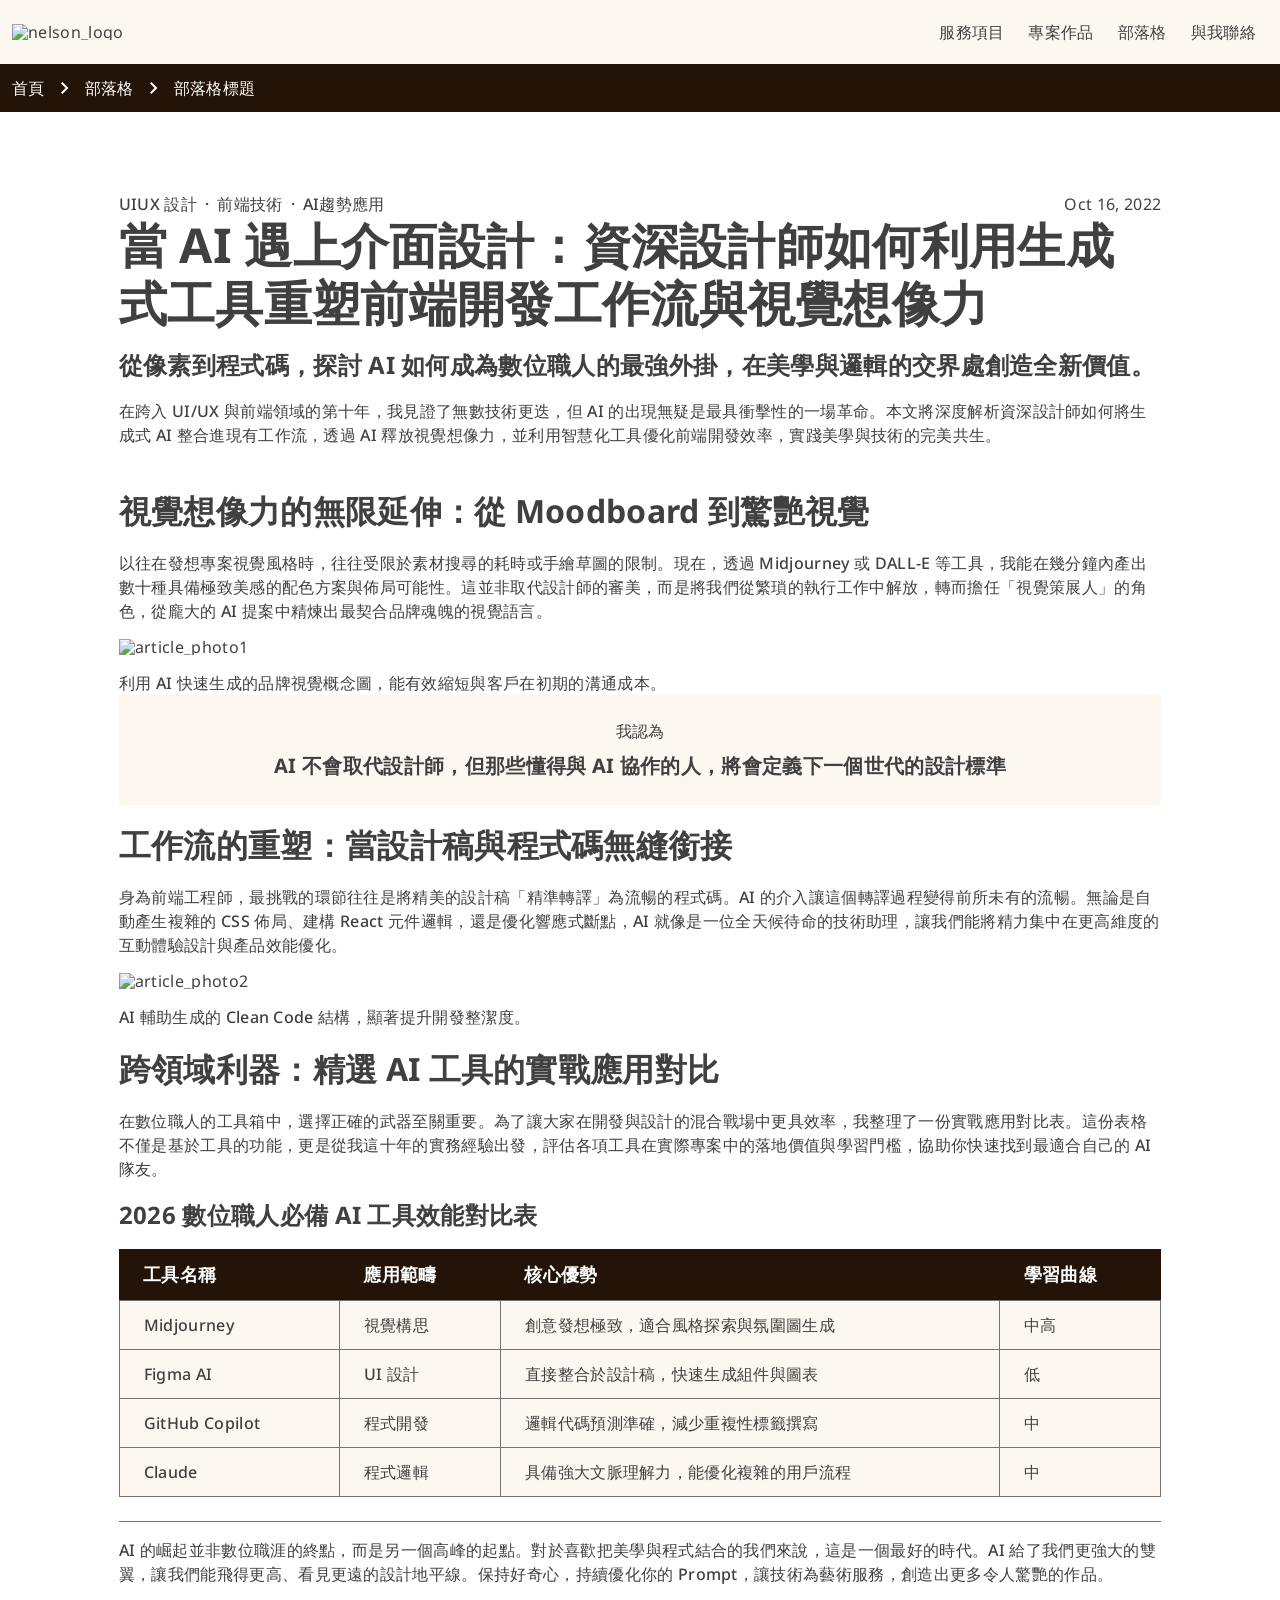
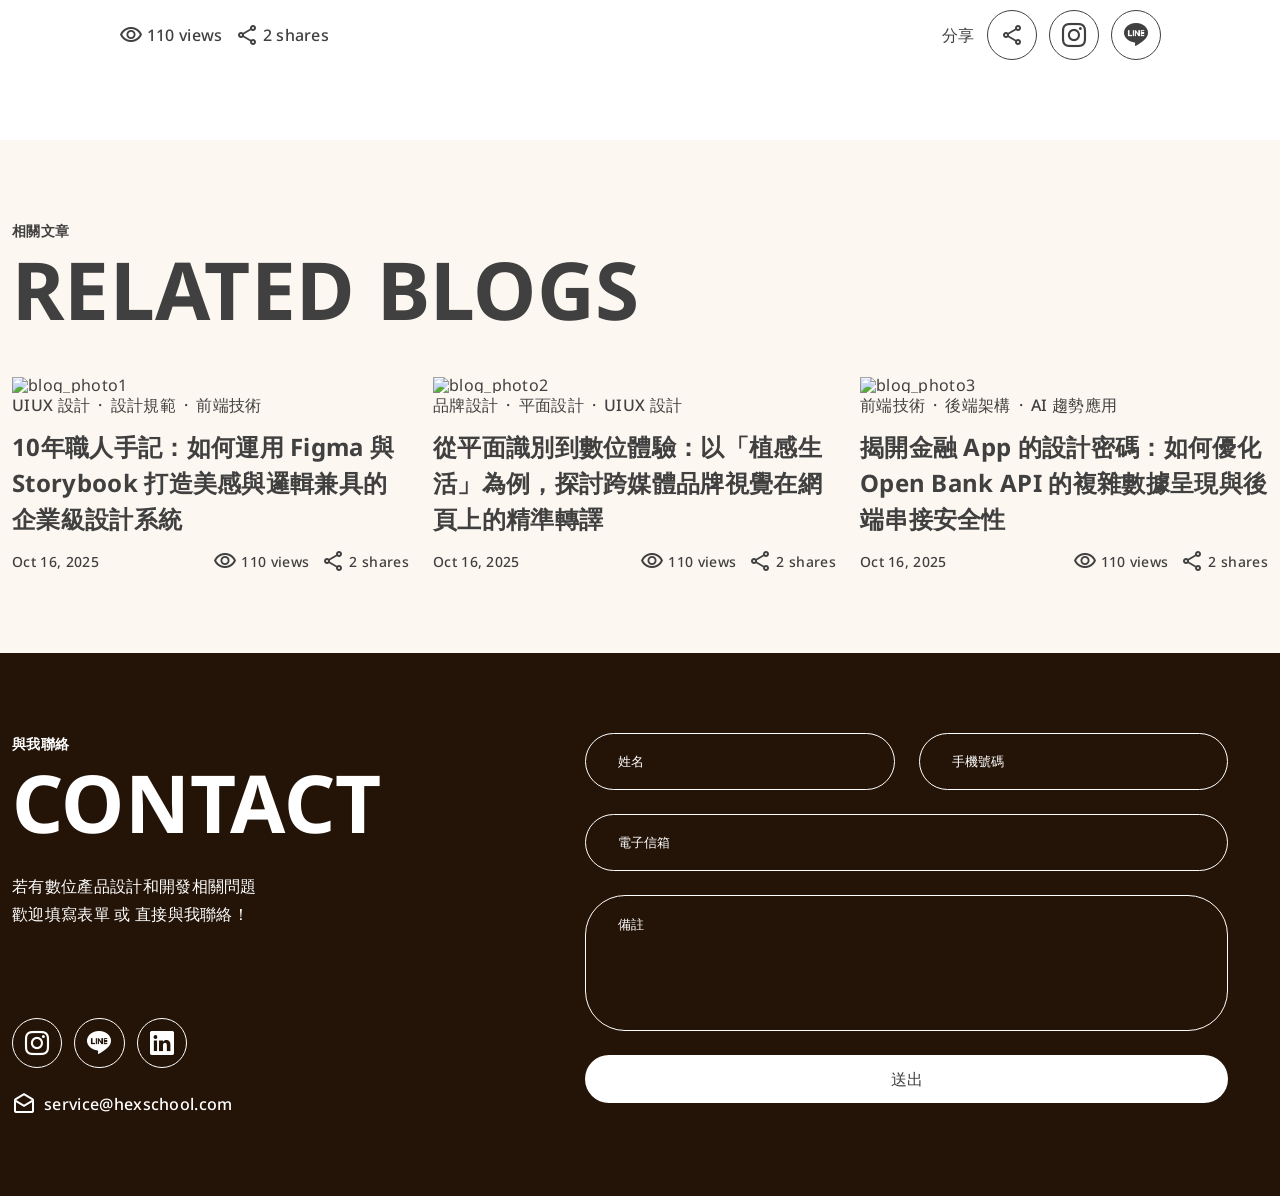
==== article.html @ e5f2f0f3 "init commit" ====
<!DOCTYPE html>
 <html lang="en">
<head>
    <meta charset="UTF-8">
    <meta name="viewport" content="width=device-width, initial-scale=1.0">
    <title>Article | Nelson</title>

    <!--載入相關CSS檔案，從reset先放，清空預設樣式-->
    <link rel="stylesheet" href="/CSS/reset.css">
    <link rel="stylesheet" href="/CSS/base.css">
    <link rel="stylesheet" href="CSS/article.css">

    <!--搜尋引擎相關-->
    <meta name="keywords" content="UIUX設計師, 前端工程師, 六角學院">
    <meta name="description" content="我是一個擁有 10 年經驗的 UIUX 設計師 和 前端工程師，喜歡把美學和程式結合，打造一個又一個精美的網頁設計！">

    <!--Noto-sans字體-->
    <link rel="preconnect" href="https://fonts.googleapis.com">
    <link rel="preconnect" href="https://fonts.gstatic.com" crossorigin>
    <link href="https://fonts.googleapis.com/css2?family=Noto+Sans:ital@0;1&display=swap" rel="stylesheet">

    <!--google icons-->
    <link rel="stylesheet" href="https://fonts.googleapis.com/css2?family=Material+Symbols+Outlined:opsz,wght,FILL,GRAD@20..48,100..700,0..1,-50..200&icon_names=format_color_fill" />
    <style>
        .material-symbols-outlined {
        font-variation-settings:
        'FILL' 0,
        'wght' 400,
        'GRAD' 0,
        'opsz' 24
        }
    </style>

    <!--bootstrap icons-->
    <link rel="stylesheet" href="https://cdn.jsdelivr.net/npm/bootstrap-icons/font/bootstrap-icons.css">
    <link rel="stylesheet" href="https://fonts.googleapis.com/css2?family=Material+Symbols+Outlined:opsz,wght,FILL,GRAD@20..48,100..700,0..1,-25..0" />
</head>
 <body>
    <!---遮罩-->
    <div class="mask z-1"></div>

    <!--導覽列選單-->
    <header>
        <nav class="z-1 sticky-top">
         <!--透過container將版面結構與內容進行分離，並控制版面寬度與排版-->
            <div class="container d-flex align-c py-12 py-md-8">
                <a href="index.html">
                    <picture>
                        <source srcset="
                      https://raw.githubusercontent.com/hexschool/2022-web-layout-training/456698ad0b642710162489555e98fd3b15eb49ff/2026-web-camp/device-mobile.svg
                    " media="(max-width: 375px)" />
                        <img src="https://raw.githubusercontent.com/hexschool/2022-web-layout-training/456698ad0b642710162489555e98fd3b15eb49ff/2026-web-camp/device-pc.svg" alt="nelson_logo" />
                    </picture>
                </a>

                <!--RWD：375px 漢堡選單-->
                <button class="d-none d-md-block ml-auto padding-12-all menu-btn" type="button">
                    <span class="material-symbols-outlined">dehaze</span>
                </button>


                <!--電腦版：導覽列-->
                <ul class="d-flex d-md-none label-medium nav-list ml-auto py-4 label-md-small">
                    <li><a href="service.html" class="py-4 px-12">服務項目</a></li>
                    <li><a href="project.html" class="py-4 px-12">專案作品</a></li>
                    <li><a href="blog.html" class="py-4 px-12">部落格</a></li>
                    <li><a href="#contact" class="py-4 px-12">與我聯絡</a></li>
                </ul>
            </div>
        </nav>
    </header>

    <!--麵包屑-->
    <div class="breadcrumb">
        <div class="container">
            <ul class="d-flex gap-8 gap-md-4 align-c label-medium label-md-small py-12 py-md-8">
                <li><a href="index.html">首頁</a></li>
                <li class="d-inlineFlex"><span class="material-symbols-outlined">keyboard_arrow_right</span></li>
                <li><a href="blog.html">部落格</a></li>
                <li class="d-inlineFlex"><span class="material-symbols-outlined">keyboard_arrow_right</span></li>
                <li><a href="#">部落格標題</a></li>
            </ul>
        </div>
    </div>

    <!--文章區域-->
    <div class="article">
        <div class="container d-flex fdc gap-24 gap-md-20 py-80 py-md-40">
            <div class="article-mainTitle col-10 col-md-12 m-auto">
                <div class="article-mainTitle-classification d-flex  jcsb align-c">
                    <div class="article-mainTitle-classification-tag d-flex gap-8 gap-md-4 paragraph-medium paragraph-md-small">
                        <p>UIUX 設計</p>
                        <p>·</p>
                        <p>前端技術</p>
                        <p>·</p>
                        <p>AI趨勢應用</p>
                    </div>
                    <time datetime="2022-10-16" class="d-md-none">Oct 16, 2022</time>
                </div>
                <h1 class="heading-xxlarge heading-md-medium">當 AI 遇上介面設計：資深設計師如何利用生成式工具重塑前端開發工作流與視覺想像力</h1>
                <div class="article-mainTitle-content">
                    <h3 class="heading-small padding-t16 padding-md-t8 heading-md-xxsmall">從像素到程式碼，探討 AI 如何成為數位職人的最強外掛，在美學與邏輯的交界處創造全新價值。</h3>
                    <p class="paragraph-medium padding-t16 padding-md-t8 paragraph-md-small">在跨入 UI/UX 與前端領域的第十年，我見證了無數技術更迭，但 AI 的出現無疑是最具衝擊性的一場革命。本文將深度解析資深設計師如何將生成式 AI 整合進現有工作流，透過 AI 釋放視覺想像力，並利用智慧化工具優化前端開發效率，實踐美學與技術的完美共生。</p>
                </div>
            </div>
            <div class="article-contentDetail col-10 col-md-12 m-auto">
                <div class="article-contentDetail-part1">
                    <h2 class="heading-large padding-t16 padding-md-t8 heading-md-small">視覺想像力的無限延伸：從 Moodboard 到驚艷視覺</h2>
                    <p class="paragraph-medium padding-t16 padding-md-t8 paragraph-md-small">以往在發想專案視覺風格時，往往受限於素材搜尋的耗時或手繪草圖的限制。現在，透過 Midjourney 或 DALL-E 等工具，我能在幾分鐘內產出數十種具備極致美感的配色方案與佈局可能性。這並非取代設計師的審美，而是將我們從繁瑣的執行工作中解放，轉而擔任「視覺策展人」的角色，從龐大的 AI 提案中精煉出最契合品牌魂魄的視覺語言。</p>
                </div>
                <div class="article-contentDetail-part2">
                    <img src="https://github.com/hexschool/2022-web-layout-training/blob/main/2026-web-camp/blog_4.png?raw=true" alt="article_photo1" class="padding-t16 padding-md-t8">
                    <p class="paragraph-medium padding-t16 padding-md-t8 paragraph-md-small">利用 AI 快速生成的品牌視覺概念圖，能有效縮短與客戶在初期的溝通成本。</p>
                </div>
                <div class="article-contentDetail-part3 d-flex fdc gap-8 padding-24-all align-c">
                    <p class="paragraph-medium paragraph-md-small">我認為</p>
                    <h5 class="heading-xsmall heading-md-xxxsmall">AI 不會取代設計師，但那些懂得與 AI 協作的人，將會定義下一個世代的設計標準</h5>
                </div>
                <div class="article-contentDetail-part4">
                    <h3 class="heading-large padding-t16 padding-md-t8 heading-md-small">工作流的重塑：當設計稿與程式碼無縫銜接</h3>
                    <p class="paragraph-medium padding-t16 padding-md-t8 paragraph-md-small">身為前端工程師，最挑戰的環節往往是將精美的設計稿「精準轉譯」為流暢的程式碼。AI 的介入讓這個轉譯過程變得前所未有的流暢。無論是自動產生複雜的 CSS 佈局、建構 React 元件邏輯，還是優化響應式斷點，AI 就像是一位全天候待命的技術助理，讓我們能將精力集中在更高維度的互動體驗設計與產品效能優化。</p>
                </div>
                <div class="article-contentDetail-part5">
                    <img src="https://github.com/hexschool/2022-web-layout-training/blob/main/2026-web-camp/blog_content_2.png?raw=true" alt="article_photo2" class="padding-t16 padding-md-t8">
                    <p class="paragraph-medium padding-t16 padding-md-t8 paragraph-md-small">AI 輔助生成的 Clean Code 結構，顯著提升開發整潔度。</p>
                </div>
                <div class="article-contentDetail-part6">
                     <h3 class="heading-large padding-t16 padding-md-t8 heading-md-small">跨領域利器：精選 AI 工具的實戰應用對比</h3>
                    <p class="paragraph-medium padding-t16 padding-md-t8 paragraph-md-small">在數位職人的工具箱中，選擇正確的武器至關重要。為了讓大家在開發與設計的混合戰場中更具效率，我整理了一份實戰應用對比表。這份表格不僅是基於工具的功能，更是從我這十年的實務經驗出發，評估各項工具在實際專案中的落地價值與學習門檻，協助你快速找到最適合自己的 AI 隊友。</p>
                </div>
                <div class="article-contentDetail-part7">
                    <h4 class="heading-small padding-t16 padding-md-t8 heading-md-xxsmall">2026 數位職人必備 AI 工具效能對比表</h4>
                    <!--table不適用padding效果-->
                    <table>
                        <tr class="heading-xxsmall heading-md-xxxxsmall">
                            <th>工具名稱</th>
                            <th>應用範疇</th>
                            <th>核心優勢</th>
                            <th>學習曲線</th>
                        </tr>
                        <tr class="paragraph-medium paragraph-md-small">
                            <td>Midjourney</td>
                            <td>視覺構思</td>
                            <td>創意發想極致，適合風格探索與氛圍圖生成</td>
                            <td>中高</td>
                        </tr>
                        <tr class="paragraph-medium paragraph-md-small">
                            <td>Figma AI</td>
                            <td>UI 設計</td>
                            <td>直接整合於設計稿，快速生成組件與圖表</td>
                            <td>低</td>
                        </tr>
                        <tr class="paragraph-medium paragraph-md-small">
                            <td>GitHub Copilot</td>
                            <td>程式開發</td>
                            <td>邏輯代碼預測準確，減少重複性標籤撰寫</td>
                            <td>中</td>
                        </tr>
                        <tr class="paragraph-medium paragraph-md-small">
                            <td>Claude</td>
                            <td>程式邏輯</td>
                            <td>具備強大文脈理解力，能優化複雜的用戶流程</td>
                            <td>中</td>
                        </tr>
                    </table>
                </div>
            </div>
            <div class="article-conclusion d-flex fdc gap-24 gap-md-20 col-10 col-md-12 m-auto padding-t16 padding-md-t8 paragraph-medium  paragraph-md-small">
                <p>AI 的崛起並非數位職涯的終點，而是另一個高峰的起點。對於喜歡把美學與程式結合的我們來說，這是一個最好的時代。AI 給了我們更強大的雙翼，讓我們能飛得更高、看見更遠的設計地平線。保持好奇心，持續優化你的 Prompt，讓技術為藝術服務，創造出更多令人驚艷的作品。</p>
                <div class="article-conclusion-shareMethod d-flex jcsb gap-24 gap-md-12 d-md-column d-md-alfe">
                    <div class="article-conclusion-shareMethod-popularity d-flex gap-12 ">
                        <div class="article-conclusion-shareMethod-popularity-view d-flex gap-4 align-c">
                            <span class="material-symbols-outlined">visibility</span>
                            <p>110 views</p> 
                        </div>
                        <div class="article-conclusion-shareMethod-popularity-share d-flex gap-4 align-c">
                            <span class="material-symbols-outlined">share</span>
                            <p>2 shares</p> 
                        </div>
                    </div>
                    <div class="article-conclusion-shareMethod-sns d-flex align-c gap-12">
                        <p>分享</p>
                        <a href="#" class="icon-circle-48 icon-md-circle-44"><span class="material-symbols-outlined">share</span></a>
                        <a href="#" class="icon-circle-48 icon-md-circle-44"><i class="bi bi-instagram"></i></a>
                        <a href="#" class="icon-circle-48 icon-md-circle-44"><i class="bi bi-line"></i></a>
                    </div>
                </div>
            </div>
        </div>
    </div>

    <!--Related Blog 區域-->
    <div class="blog">
        <div class="container py-80 py-md-40 d-flex fdc gap-40 gap-md-24">
            <div class="blog-mainTitle">
                    <h6 class="heading-xxxsmall heading-md-xxxxsmall">相關文章</h6>
                    <h2 class="heading-xxxlarge heading-md-xlarge">RELATED BLOGS</h2>
            </div>
            <div class="blog-list d-flex gap-24 gap-md-12">
                <div class="blog-list-article">
                    <img src="https://github.com/hexschool/2022-web-layout-training/blob/main/2026-web-camp/blog_2.png?raw=true" alt="blog_photo1">
                    <div class="blog-list-article-detail d-flex fdc gap-12 gap-md-8">
                        <div class="blog-list-article-detail-tag d-flex gap-8 gap-md-4 paragraph-medium paragraph-md-small">
                            <p>UIUX 設計</p>
                            <p>·</p>
                            <p>設計規範</p>
                            <p>·</p>
                            <p>前端技術</p>
                        </div>
                        <h3 class="heading-small heading-md-xsmall">10年職人手記：如何運用 Figma 與 Storybook 打造美感與邏輯兼具的企業級設計系統</h3>
                        <div class="blog-list-article-detail-info d-flex jcsb gap-24 gap-md-8 align-c paragraph-small paragraph-md-xsmall">
                            <time datetime="2025-10-16">Oct 16, 2025</time>
                            <div class="blog-list-article-detail-info-popularity d-flex gap-12 gap-md-8">
                                <div class="blog-list-article-detail-info-popularity-view d-flex gap-4 align-c">
                                    <span class="material-symbols-outlined font-md-20">visibility</span>
                                    <p>110 views</p>
                                </div>
                                <div class="blog-list-article-detail-info-popularity-share d-flex gap-4 align-c">
                                    <span class="material-symbols-outlined font-md-20">share</span>
                                    <p>2 shares</p> 
                                </div>
                            </div>
                        </div>

                    </div>
                </div>
                <div class="blog-list-article">
                    <img src="https://github.com/hexschool/2022-web-layout-training/blob/main/2026-web-camp/blog_3.png?raw=true" alt="blog_photo2">
                    <div class="blog-list-article-detail d-flex fdc gap-12 gap-md-8">
                        <div class="blog-list-article-detail-tag d-flex gap-8 gap-md-4 paragraph-medium paragraph-md-small">
                            <p>品牌設計</p>
                            <p>·</p>
                            <p>平面設計</p>
                            <p>·</p>
                            <p>UIUX 設計</p>
                        </div>
                        <h3 class="heading-small heading-md-xsmall">從平面識別到數位體驗：以「植感生活」為例，探討跨媒體品牌視覺在網頁上的精準轉譯</h3>
                        <div class="blog-list-article-detail-info d-flex jcsb gap-24 gap-md-8 align-c paragraph-small paragraph-md-xsmall">
                            <time datetime="2025-10-16">Oct 16, 2025</time>
                            <div class="blog-list-article-detail-info-popularity d-flex gap-12 gap-md-8">
                                <div class="blog-list-article-detail-info-popularity-view d-flex gap-4 align-c">
                                    <span class="material-symbols-outlined font-md-20">visibility</span>
                                    <p>110 views</p>
                                </div>
                                <div class="blog-list-article-detail-info-popularity-share d-flex gap-4 align-c">
                                    <span class="material-symbols-outlined font-md-20">share</span>
                                    <p>2 shares</p> 
                                </div>
                            </div>
                        </div>

                    </div>
                </div>
                <div class="blog-list-article">
                    <img src="https://github.com/hexschool/2022-web-layout-training/blob/main/2026-web-camp/blog_4.png?raw=true" alt="blog_photo3">
                    <div class="blog-list-article-detail d-flex fdc gap-12 gap-md-8">
                        <div class="blog-list-article-detail-tag d-flex gap-8 gap-md-4 paragraph-medium paragraph-md-small">
                            <p>前端技術</p>
                            <p>·</p>
                            <p>後端架構</p>
                            <p>·</p>
                            <p>AI 趨勢應用</p>
                        </div>
                        <h3 class="heading-small heading-md-xsmall">揭開金融 App 的設計密碼：如何優化 Open Bank API 的複雜數據呈現與後端串接安全性</h3>
                        <div class="blog-list-article-detail-info d-flex jcsb gap-24 gap-md-8 align-c paragraph-small paragraph-md-xsmall">
                            <time datetime="2025-10-16">Oct 16, 2025</time>
                            <div class="blog-list-article-detail-info-popularity d-flex gap-12 gap-md-8">
                                <div class="blog-list-article-detail-info-popularity-view d-flex gap-4 align-c">
                                    <span class="material-symbols-outlined font-md-20">visibility</span>
                                    <p>110 views</p>
                                </div>
                                <div class="blog-list-article-detail-info-popularity-share d-flex gap-4 align-c">
                                    <span class="material-symbols-outlined font-md-20">share</span>
                                    <p>2 shares</p> 
                                </div>
                            </div>
                        </div>

                    </div>
                </div>
            </div>
        </div>
    </div>
    <!--Contact區域-->
    <div class="contact">
        <div class="container d-flex gap-24 py-80 py-md-40 flex-md-col" id="contact">
            <div class="contact-mainTitle d-flex fdc gap-24 col-5 col-md-12">
                <div class="contact-mainTitle-tile">
                    <h6 class="heading-xxxsmall heading-md-xxxxsmall">與我聯絡</h6>
                    <h2 class="heading-xxxlarge heading-md-xlarge">CONTACT</h2>
                </div>
                <div class="contact-mainTitle-content d-flex fdc gap-4 ap-md-0 paragraph-medium paragraph-md-small">
                    <p>若有數位產品設計和開發相關問題</p>
                    <p>歡迎填寫表單 或 直接與我聯絡！</p>
                </div>
                <!--桌機版：先出現SNS資訊-->
                <div class="contact-mainTitle-connect d-flex fdc gap-24 d-md-none paragraph-medium paragraph-md-small padding-top-68 padding-md-top0">
                    <div class="contact-mainTitle-connect-SNS d-flex gap-12">
                        <a href="#" class="icon-circle-48"><i class="bi bi-instagram"></i></a>
                        <a href="#" class="icon-circle-48"><i class="bi bi-line"></i></a>
                        <a href="#" class="icon-circle-48"><i class="bi bi-linkedin"></i></a>
                    </div>
                    <div class="contact-mainTitle-connect-email d-flex gap-8 align-c">
                        <span class="material-symbols-outlined">drafts</span>
                        <a href="mailto:service@hexschool.com">service@hexschool.com</a>
                    </div>
                </div>
            </div>
            <div class="contact-form col-7 col-md-12">
                <!--action:"javascript:void(0)"：完全不送出
                method：「post」不會顯示在網址上/「get」會顯示在網址上
                -->
                <form action="javascript:void(0)" method="post" class="d-flex fdc gap-24 paragraph-medium paragraph-md-small flex-wrap px-40 px-md-0">
                    <div class="contact-form-namePhone d-flex gap-24 d-md-column">
                        <input type="text" placeholder="姓名" class="contact-input-half py-20 px-32 w-md-full">
                        <input type="tel" placeholder="手機號碼" class="contact-input-half py-20 px-32 w-md-full">
                    </div>
                    <input type="email" placeholder="電子信箱" class="w-full py-20 px-32">
                    <textarea placeholder="備註" class="w-full py-20 px-32"></textarea>
                    <button type="submit" class="w-full label-medium label-md-small py-12">送出</button>
                </form>
            </div>
            <!--RWD：375px SNS資訊在表格後出現-->
            <div class="contact-sns-md d-none d-md-block paragraph-medium paragraph-md-small">
                <div class="contact-mainTitle-connect d-flex fdc gap-24 padding-top-68 padding-md-top0">
                    <div class="contact-mainTitle-connect-SNS d-flex gap-12">
                        <a href="#" class="icon-md-circle-44"><i class="bi bi-instagram"></i></a>
                        <a href="#" class="icon-md-circle-44"><i class="bi bi-line"></i></a>
                        <a href="#" class="icon-md-circle-44"><i class="bi bi-linkedin"></i></a>
                    </div>
                    <div class="contact-mainTitle-connect-email d-flex gap-8 align-c">
                        <span class="material-symbols-outlined">drafts</span>
                        <a href="mailto:service@hexschool.com">service@hexschool.com</a>
                    </div>
                </div>
            </div>
            
            
        </div>
    </div>
    <script src="index.js"></script>
 </body>
 </html>
---- CSS/base.css ----
/* 清除圖片底部預設的空隙：img預設為inline元素，會依照文字基線（baseline）進行垂直對齊，因此會在底部保留約3~5px的空間，用來容納文字的descender 
    處理方式1：display:block
        將圖片改為區塊元素，直接避免 inline 元素的基線空隙問題
    處理方式2：vertical-align: middle
        保留 inline 特性，調整圖片與文字基線的對齊方式
*/
/* 設定img為流動圖片，避免破版 */
img {
    display: block;
    max-width: 100%;
    height: auto;
}

/* 清除<a>標籤預設的底線與藍色文字舊有樣式 */
a {
    text-decoration: none;
    color: inherit;
    display: block;
}

/* 清除button的原有樣式 */
button {
    font: inherit;
    color: inherit;
    background-color: transparent;
    border: none;
}

/* 全域都套用border-box
    包含了padding和border的區域
*/
*,*::before,*::after{
	box-sizing: border-box;
}

/* 可以先將所有物件加上邊框，來判斷範圍
    border會佔據距離，outline不會
*,*:before,*:after{
	outline: 1px solid red;
}
*/

/* 網格系統 */
:root {
    --column: 12; /* 拆分成12格網格系統 */
    --gutter: 24px; /* gutter配置24px */
}

/* 格線系統設定*/
/* 網格欄寬計算公式：（容器寬度 - 所有gutter）/總欄數 ＊佔用欄數 + 欄內gutter */
/* gutter總寬 = 24px * 11 (12欄之間共 11個間距） */

.col-2 {
    --span: 2;
    --gap-count: calc(var(--span) - 1);
    width: calc(
        (100% - var(--gutter) * (var(--column) - 1)) / var(--column) * var(--span) + var(--gutter) * var(--gap-count)
    );
}

.col-4 {
    --span: 4;
    --gap-count: calc(var(--span) - 1);
    width: calc(
        (100% - var(--gutter) * (var(--column) - 1)) / var(--column) * var(--span) + var(--gutter) * var(--gap-count)
    );
}

.col-5 {
    --span: 5;
    --gap-count: calc(var(--span) - 1);
    width: calc(
        (100% - var(--gutter) * (var(--column) - 1)) / var(--column) * var(--span) + var(--gutter) * var(--gap-count)
    );
}

.col-6 {
    --span: 6;
    --gap-count: calc(var(--span) - 1);
    width: calc(
        (100% - var(--gutter) * (var(--column) - 1)) / var(--column) * var(--span) + var(--gutter) * var(--gap-count)
    );
}

.col-7 {
    --span: 7;
    --gap-count: calc(var(--span) - 1);
    width: calc(
        (100% - var(--gutter) * (var(--column) - 1)) / var(--column) * var(--span) + var(--gutter) * var(--gap-count)
    );
}

.col-10 {
    --span: 10;
    --gap-count: calc(var(--span) - 1);
    width: calc(
        (100% - var(--gutter) * (var(--column) - 1)) / var(--column) * var(--span) + var(--gutter) * var(--gap-count)
    );
}



/* 變數：顏色 */
:root {
    /* primary */
    --color-primary-50: #FDF7F1;
    --color-primary-100: #FDE6CF;
    --color-primary-500: #f5b87b;
    --color-primary-900: #241408;

    /* neutral */
    --color-neutral-0: #fff;
    --color-neutral-500: #737373;
    --color-neutral-700: #404040;
    --color-neutral-900: #1E1E1E;
    
    /* dark */
    --color-dark-40a: rgba(0, 0, 0, 0.4);
    --color-dark-60a: rgba(0, 0, 0, 0.6);
}


/* 顏色 */
.white {
    color:var(--color-neutral-0);
}

.bg-primary-50 {
    background-color: var(--color-primary-50);
}

/* Noto-sans字體 */
.noto-sans-tc {
  font-family: "Noto Sans", sans-serif;
  font-optical-sizing: auto;
  font-weight: 400;
  font-style: normal;
  font-variation-settings: "wdth" 100;
}

/* 字體樣式 
    letter-spacing 不支援百分比單位，可以改成用 em 或 px
*/
body {
    font-family: "Noto Sans", sans-serif;
    color: var(--color-neutral-700);
    letter-spacing: 0.02em;
}

.display1 {
    font-weight: 700;
    font-size: 300px;
    line-height: 1.2;
    letter-spacing: 0;
}

.display2 {
    font-weight: 700;
    font-size: 160px;
    line-height: 1.2;
    letter-spacing: 0;
}


.heading-xxxlarge {
    font-weight: 700;
    font-size: 80px;
    line-height: 1.2;
}

.heading-xxlarge {
    font-weight: 700;
    font-size: 48px;
    line-height: 1.2;
}

.heading-xlarge {
    font-weight: 700;
    font-size: 40px;
    line-height: 1.2;
}

.heading-large {
    font-weight: 700;
    font-size: 32px;
    line-height: 1.5;
}

.heading-medium {
    font-weight: 700;
    font-size: 28px;
    line-height: 1.5;
}

.heading-small {
    font-weight: 700;
    font-size: 24px;
    line-height: 1.5;
}

.heading-xsmall {
    font-weight: 700;
    font-size: 20px;
    line-height: 1.5;
}

.heading-xxsmall {
    font-weight: 700;
    font-size: 18px;
    line-height: 1.5;
}

.heading-xxxsmall {
    font-weight: 700;
    font-size: 14px;
    line-height: 1.5;
}


.paragraph-medium {
    font-weight: 500;
    font-size: 16px;
    line-height: 1.5;
}

.paragraph-small {
    font-weight: 500;
    font-size: 14px;
    line-height: 1.5;
}

.paragraph-xsmall {
    font-weight: 500;
    font-size: 13px;
    line-height: 1.5;
}

.label-medium {
    font-weight: 500;
    font-size: 16px;
    line-height: 1.5;
}

.label-small {
    font-weight: 500;
    font-size: 13px;
    line-height: 1.5;
}
.label-xsmall {
    font-weight: 500;
    font-size: 16px;
    line-height: 1.5;
}





/* 按鈕樣式 */
.button1 {
    background-color: var(--color-neutral-700);
    color: var(--color-primary-50);
    padding: 12px 24px;
    border: 1px solid var(--color-primary-50);
    border-radius: 999px;
    cursor: pointer;
    text-align: center;
}

.button2 {
    background-color: var(--color-primary-50);
    color: var(--color-neutral-700);
    padding: 12px 24px;
    border: 1px solid var(--color-neutral-700);
    border-radius: 999px;
    cursor: pointer;
    text-align: center;
}


/* 置中 */
.m-auto {
    margin: 0 auto;
}


/* utility class 通用設定*/
header, .profile, .service, .project, .blog, .subscription, .contact {
    width: 100%;
}


/* 避免畫面縮小時貼其邊界，左右保留12px留白，並將最大寬度設為1296+24= 1320*/
.container {
    margin: 0 auto;
    max-width: 1320px;
    padding: 0px 12px;
    width: 100%;
}



/* 把右邊多餘的空間往左排 */
.ml-auto{
    margin-left: auto;
}

.margin-tb40 {
    margin-top: 40px;
    margin-bottom: 40px;
}

.gap-4 {
    gap: 4px;
}

.gap-8 {
    gap: 8px;
}

.gap-12 {
    gap: 12px;
}

.gap-16 {
    gap: 16px;
}

.gap-20 {
    gap: 20px;
}

.gap-24 {
    gap: 24px;
}

.gap-40 {
    gap: 40px;
}

.gap-60 {
    gap: 60px;
}

.gap-80 {
    gap: 80px;
}

/* 上下padding：「py」
    左右padding：「px」
*/
.py-4 {
    padding-top: 4px;
    padding-bottom: 4px;
}

.py-12 {
    padding-top: 12px;
    padding-bottom: 12px;
}

.padding-12-all {
    padding: 12px;
}

.padding-24-all {
    padding: 24px;
}

.py-20 {
    padding-top: 20px;
    padding-bottom: 20px;
}

.py-24 {
    padding-top: 24px;
    padding-bottom: 24px;
}

.py-80 {
    padding-top: 80px;
    padding-bottom: 80px;
}

.px-12 {
    padding-left: 12px;
    padding-right: 12px;
}

.px-32 {
    padding-left: 32px;
    padding-right: 32px;
}

.px-40 {
    padding-left: 40px;
    padding-right: 40px;
}

/* 響應式 */
.d-none {
    display: none;
}

.d-flex {
    display:flex;
}

.flex-wrap {
    flex-wrap: wrap;
}

/* 位置設定
需要有設定position（除了預設的static之外的）, z-index才會生效；z-index預設是0，數字越大越會出現在上面
*/
.z-1 {
    z-index: 1;
}

.relative {
    position: relative;
}

.sticky-top {
    position: sticky;
    top: 0px;
    left: 0px;
}


/* 響應式 
用「d-md-」開頭，能快速了解這是for 手機版的rwd
*/
@media (max-width: 375px) {
    /* 在md以下，原本隱藏的要打開 */
    .d-md-block{
        display: block;
    }
    /* 在md以下，原本打開的要隱藏 */
    .d-md-none {
        display: none;
    }

    .d-md-flex {
        display: flex;
    }

    .d-md-column {
        flex-direction: column;
    }

    .d-md-wrap {
        flex-wrap: wrap;
    }

    .d-md-alfe {
        align-items: flex-end;
    }

    .w-md-full {
        width: 100%;
        height: auto;
    }

    .col-md-12 {
    --span: 12;
    --gap-count: calc(var(--span) - 1);
    width: calc(
        (100% - var(--gutter) * (var(--column) - 1)) / var(--column) * var(--span) + var(--gutter) * var(--gap-count)
    );
    }

    .nav-list.active {
        padding: 12px 0;
        display: flex;
        flex-direction: column;
        position: absolute;
        top: 60px;
        left: 0px;
        background-color: var(--color-primary-50);
        width: 100%;
        text-align: center;
        gap: 12px;
    }

    /* 導覽列打開時，畫面無法滾動 */
    body.menu-open {
        overflow: hidden;
    }

    /* 遮罩 */
    body.menu-open .mask {
        position: fixed;
        top: 0;
        left: 0;
        width: 100%;
        height: 100%;
        background-color: var(--color-dark-60a);
    }

    /* 文字設定 */
    .label-md-small {
        font-size: 14px;
        font-weight: 500;
        line-height: 1.5;
    }

    .heading-md-xlarge {
        font-weight: 700;
        font-size: 40px;
        line-height: 1.2;
    }

    .heading-md-medium {
        font-weight: 700;
        font-size: 28px;
        line-height: 1.5;
    }

    .heading-md-xsmall {
        font-weight: 700;
        font-size: 20px;
        line-height: 1.5;
    }

    .heading-md-xxsmall {
        font-weight: 700;
        font-size: 18px;
        line-height: 1.5;
    }

    .heading-md-xxxsmall {
        font-weight: 700;
        font-size: 14px;
        line-height: 1.5;
    }

    .heading-md-small {
        font-weight: 700;
        font-size: 24px;
        line-height: 1.5;
    }

    .heading-md-xxxxsmall {
        font-weight: 700;
        font-size: 14px;
        line-height: 1.5;
    }

    .paragraph-md-small {
        font-weight: 500;
        font-size: 14px;
        line-height: 1.5;
    }

    .paragraph-md-xsmall {
        font-weight: 500;
        font-size: 13px;
        line-height: 1.5;
    }

    .display2-md {
        font-weight: 700;
        font-size: 160px;
        line-height: 1.2;
        letter-spacing: 0;
    }
    
    .flex-md-col {
        flex-direction: column;
    }

    /* 間距設定*/
    .py-md-8 {
        padding-top: 8px;
        padding-bottom: 8px;
    }

    .py-md-40 {
        padding-top: 40px;
        padding-bottom: 40px;
    }

    .px-md-0 {
        padding-left: 0;
        padding-right: 0;
    }

    .margin-md-b24{
        margin-bottom: 24px;
    }

    .margin-md-tb24{
        margin-top: 24px;
        margin-bottom: 24px;
    }

    .gap-md-0 {
        gap: 0;
    }

    .gap-md-4 {
        gap: 4px;
    }

    .gap-md-8 {
        gap: 8px;
    }

    .gap-md-12 {
        gap: 12px;
    }

    .gap-md-20 {
        gap: 20px;
    }

    .gap-md-24 {
        gap: 24px;
    }

    .gap-md-32 {
        gap: 32px;
    }

    .text-md-c {
        text-align: center;
    }


    /* icon設定 */
    .icon-md-circle-44 {
    font-size: 20px;
    padding: 12px;
    display: flex;
    align-items: center;
    justify-content: center;
    flex-shrink: 0;
    line-height: 1;
    }

    .font-md-20 {
        font-size: 20px;
    }

    /* 調整顯示順序 */
    .order-md-1 {
        order: 1;
    }

    .order-md-2 {
        order: 2;
    }



    /* 專案作品的列表設定 */
    .project-list-item1,
    .project-list-item2,
    .project-list-item3 {
        background-size: cover;
        background-position: center;
    }

    .project-list-item-detail {
        max-width: 100%;
        margin: 280px 16px 16px 16px;
    }

    .blog-list {
        overflow-x: auto;
        padding-bottom: 12px;
    }
}


/* flex 排版 */
.fdc {
    flex-direction: column;
}

.jcsb {
    justify-content: space-between;
}

.jcfe {
    justify-content: flex-end;
}

.jcc {
    justify-content: center;
}

.align-c {
    align-items: center;
}

.d-block {
    display: block;
}

.d-inlineFlex {
    display: inline-flex;
}

.text-c {
    text-align: center;
}


/* 裝飾圖片 */
.object-fit-cover {
    object-fit: cover;
}


/* 調整icon大小 
因為<a>是inline元素，所以需要調整，並且讓<i>可以垂直水平置中
*/

.icon-circle-48 {
    font-size: 24px;
    padding: 12px;
    display: flex;
    align-items: center;
    justify-content: center;
    flex-shrink: 0;
    line-height: 1;
}

.font-28 {
    font-size: 28px;
}

.font-48 {
    font-size: 48px;
}


/* 寬度分配 */
.w50 {
    width: 50%;
}

.w-full {
    width: 100%;
}

/* 導覽列 */
nav {
    background-color: var(--color-primary-50);
}

.nav-list a:hover {
    background-color: var(--color-primary-900);
    color: var(--color-neutral-0);
}

/* Service 區塊*/
/* 手機版rwd */
@media (max-width: 375px) {
    /* 設定服務項目的卡片可以橫向滑動 */
    .service-skill {
        overflow-x: auto;
        padding-bottom: 12px;
        scrollbar-width: none; /* 隱藏原生的滾動條*/
    }

    .service-skill-card {
        flex-shrink: 0;
        width: 260px;
    }
}




/* Subscription 區塊 */
.subscription {
    background-image: 
        linear-gradient(rgba(0, 0, 0, 0.6), rgba(0, 0, 0, 0.6)),
        url("https://github.com/hexschool/2022-web-layout-training/blob/main/2026-web-camp/subscription_bg.png?raw=true");
    background-repeat: no-repeat;
    background-size: cover;
    width: 100%;
}

.subscription-area-form form {
    border: 1px solid var(--color-neutral-0);
    border-radius: 999px;
    padding: 12px 8px 12px 24px;
}

.subscription-area-form input {
    border: none;
    outline: none;
    background: transparent;
}

.subscription-area-form input::placeholder {
    color: var(--color-neutral-0);
}

.subscription-area-form button {
    border: none;
    border-radius: 999px;
    padding: 12px 24px;
    background: var(--color-neutral-0);
    cursor: pointer;
}

@media (max-width:375px) {
    .subscription {
        background-image: 
        linear-gradient(rgba(0, 0, 0, 0.6), rgba(0, 0, 0, 0.6)),
        url("https://github.com/hexschool/2022-web-layout-training/blob/main/2026-web-camp/mobile/subscription_bg.png?raw=true");
        background-repeat: no-repeat;
        background-size: cover;
        width: 100%;
    }

    .subscription img {
        width: 100%;
        height: auto;
    }

    .subscription {
        background-position: center center;
    }
}



/* Contact 區塊 */
.contact-input-half {
    --gap: 24px;
    width: calc(100% - var(--gap) / 2);
}


.contact {
    background-color: var(--color-primary-900);
    color: var(--color-neutral-0);
}

.padding-top-68 {
    padding-top: 68px;
}

@media (max-width: 375px) {
    .padding-md-top0 {
        padding-top: 0;
    }

    .contact-input-half {
        width: 100%;
    }
}

.contact-mainTitle-connect-SNS a {
    border: 1px solid var(--color-neutral-0);
    border-radius: 999px;
    padding: 12px;
}

.contact-form input {
    border: 1px solid var(--color-neutral-0);
    border-radius: 999px;
    background: transparent;
}

.contact-form input::placeholder {
    color: var(--color-neutral-0);
}

.contact-form textarea {
    min-height: 136px;
    border: 1px solid var(--color-neutral-0);
    border-radius: 40px;
    background: transparent;
    resize: none; /* 不讓使用者手動調整輸入框大小*/
}

.contact-form textarea::placeholder {
    color: var(--color-neutral-0);
}

.contact-form button {
    border: none;
    border-radius: 999px;
    background: var(--color-neutral-0);
    color: var(--color-neutral-700);
    cursor: pointer;
}

/* Project 區塊 */
.project-list-item1 {
    background-image: url("https://github.com/hexschool/2022-web-layout-training/blob/main/2026-web-camp/project_1.png?raw=true");
    background-repeat: no-repeat;
    width: 100%;
}

.project-list-item2 {
    background-image: url("https://github.com/hexschool/2022-web-layout-training/blob/main/2026-web-camp/project_2.png?raw=true");
    background-repeat: no-repeat;
    width: 100%;
}

.project-list-item3 {
    background-image: url("https://github.com/hexschool/2022-web-layout-training/blob/main/2026-web-camp/project_3.png?raw=true");
    background-repeat: no-repeat;
    width: 100%;
}

.project-list-item4 {
    background-image: url("https://github.com/hexschool/2022-web-layout-training/blob/main/2026-web-camp/project_4.png?raw=true");
    background-repeat: no-repeat;
    width: 100%;
}

.project-list-item-detail {
    max-width: 386px;
    padding: 40px;
    margin: 28px 0px 28px 28px;
}


@media (max-width: 375px) {
    .project-list-item1 {
        background-image: url("https://github.com/hexschool/2022-web-layout-training/blob/main/2026-web-camp/mobile/project_1.png?raw=true");
        background-repeat: no-repeat;
        width: 100%;
        background-size: cover;
        background-position: center center;
        height: 580px;
    }

    .project-list-item2 {
        background-image: url("https://github.com/hexschool/2022-web-layout-training/blob/main/2026-web-camp/mobile/project_2.png?raw=true");
        background-repeat: no-repeat;
        width: 100%;
    }

    .project-list-item3 {
        background-image: url("https://github.com/hexschool/2022-web-layout-training/blob/main/2026-web-camp/mobile/project_3.png?raw=true");
        background-repeat: no-repeat;
        width: 100%;
    }

    .project-list-item4 {
        background-image: url("https://github.com/hexschool/2022-web-layout-training/blob/main/2026-web-camp/mobile/project_4.png?raw=true");
        background-repeat: no-repeat;
        width: 100%;
    }

    .project-list-item-detail {
        max-width: 319px;
        padding: 24px;
        margin: 280px 16px 16px 16px;
    }
}
---- CSS/article.css ----
/* 麵包屑區域 */
.breadcrumb {
    background-color: var(--color-primary-900);
    color: var(--color-neutral-0);
}


/* 圖片滿版 */
img {
    width: 100%
}

/* 文章區域 */
.article-contentDetail-part3 {
    background-color: var(--color-primary-50);
}

.article-conclusion-shareMethod-sns a {
    border: 1px solid var(--color-neutral-700);
    border-radius: 999px;
    padding: 12px;
}

.padding-t16 {
    padding-top: 16px;
}

@media (max-width: 375px) {
    .padding-md-t8 {
        padding-top: 8px;
    }

}


/* 表格設定 */
table {
    width: 100%;
    /* 把相鄰的邊框合併成一條線 */
    border-collapse: collapse;
    /* 讓整個表格外圍有一圈深色主色邊框 */
    margin-top: 16px;
}

th {
    background-color: var(--color-primary-900);
    padding: 12px 24px;
    color: var(--color-neutral-0);
    text-align: left;
}

td {
    padding: 12px 24px;
    border: 1px solid var(--color-neutral-500);
    background-color: var(--color-primary-50);
    vertical-align: middle;
    text-align: left;
}

@media (max-width: 375px) {
    table {
        width: 100%;
        table-layout: fixed;
    }

    table th,
    table td {
        word-break: break-all;

    }

    table th {
        padding: 8px 12px;
    }

    table td {
        padding: 8px 12px;
    }
}


/* 文章分隔線*/
.article-conclusion {
    border-top: 1px solid var(--color-neutral-500);
}

/* related blog背景顏色 */
.blog {
    background-color: var(--color-primary-50);
}


.blog-list {
    display: flex;
    align-items: stretch;
}

.blog-list-article {
    display: flex;
    flex-direction: column;
}


.blog-list-article-detail {
        flex-grow: 1; /* 這塊區域要將剩下空白的地方吃掉*/
        display: flex;
        flex-direction: column;
        justify-content: space-between;
    }

/* Related blogs區塊 */
@media (max-width: 375px) {
    .blog-list {
        flex-direction: row;
        align-items: stretch;
        overflow-x: auto;
        -webkit-overflow-scrolling: touch;   /* 讓手機滑動時有滑順的滑鼠/手指跟隨感 */
        scrollbar-width: none; /* 隱藏原生的滾動條*/
    } 

    .blog-list-article {
        flex-shrink: 0;
        width: 280px;
    }

}
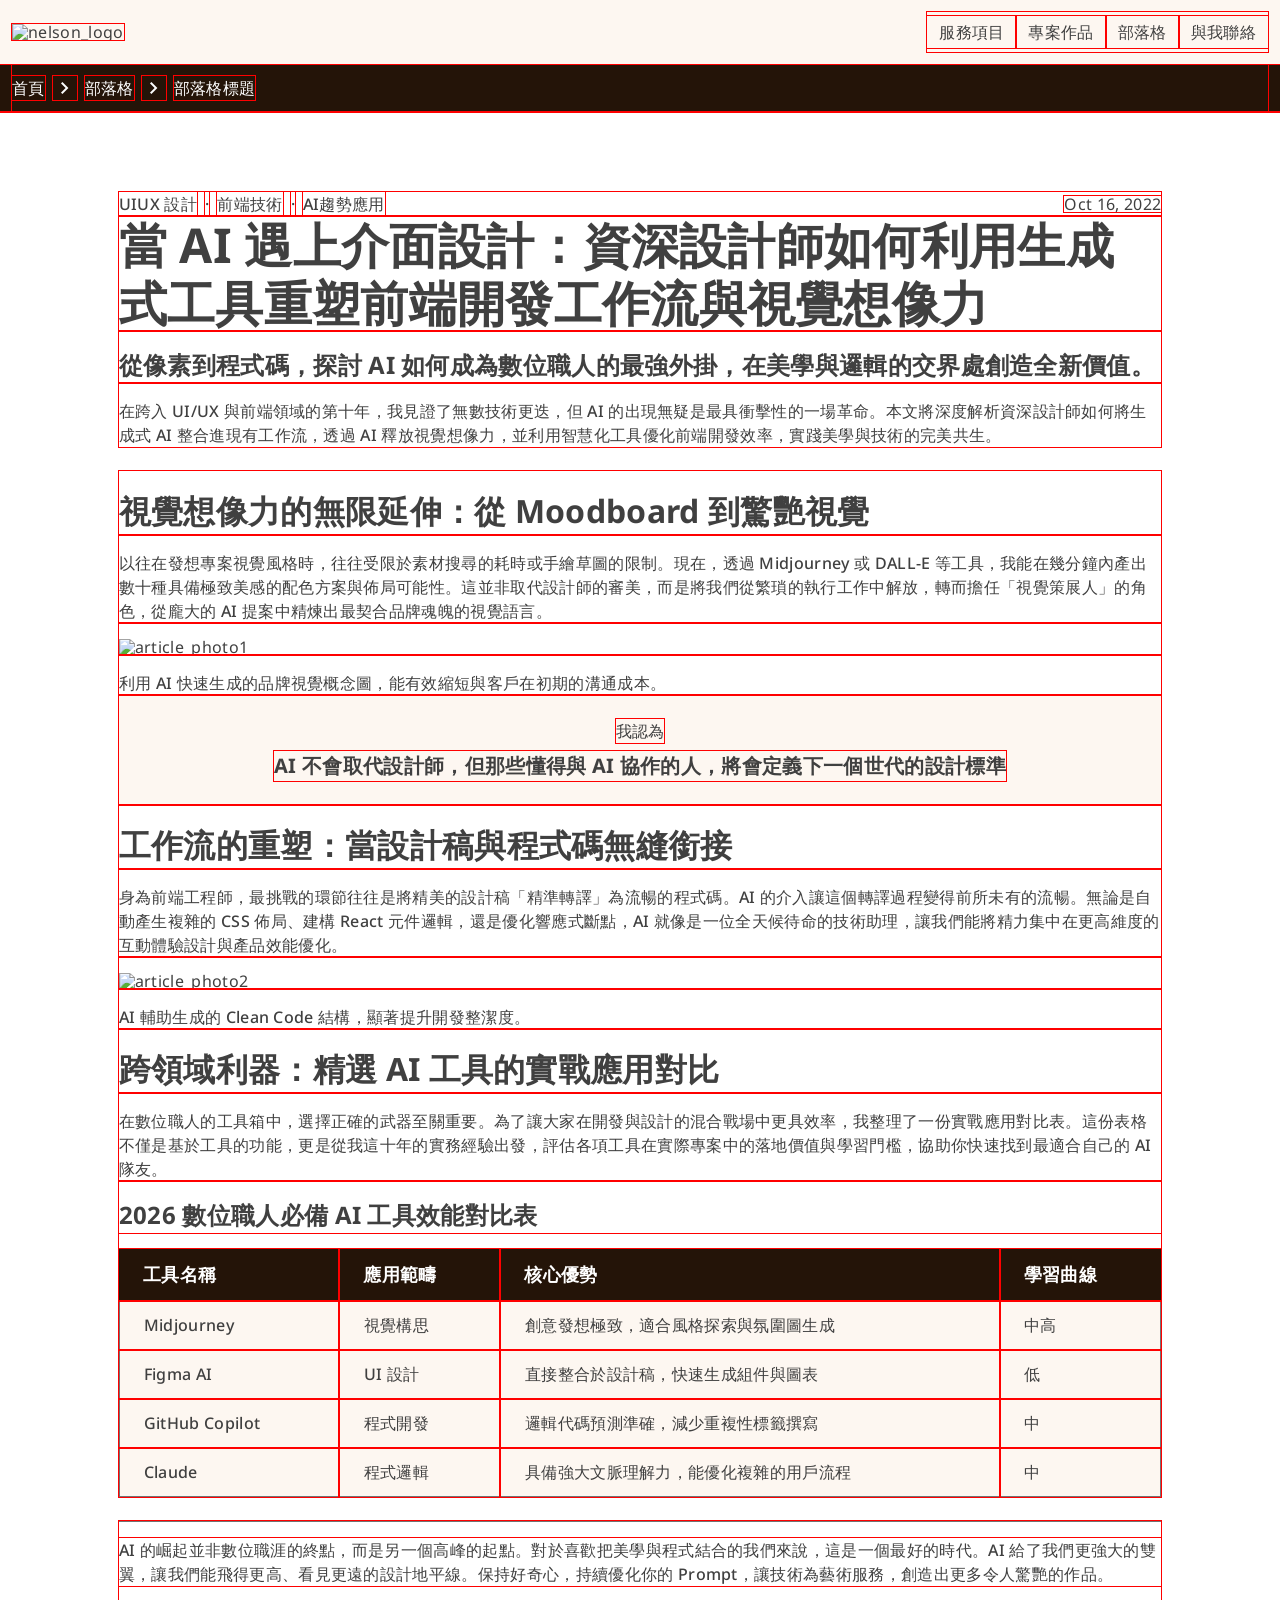
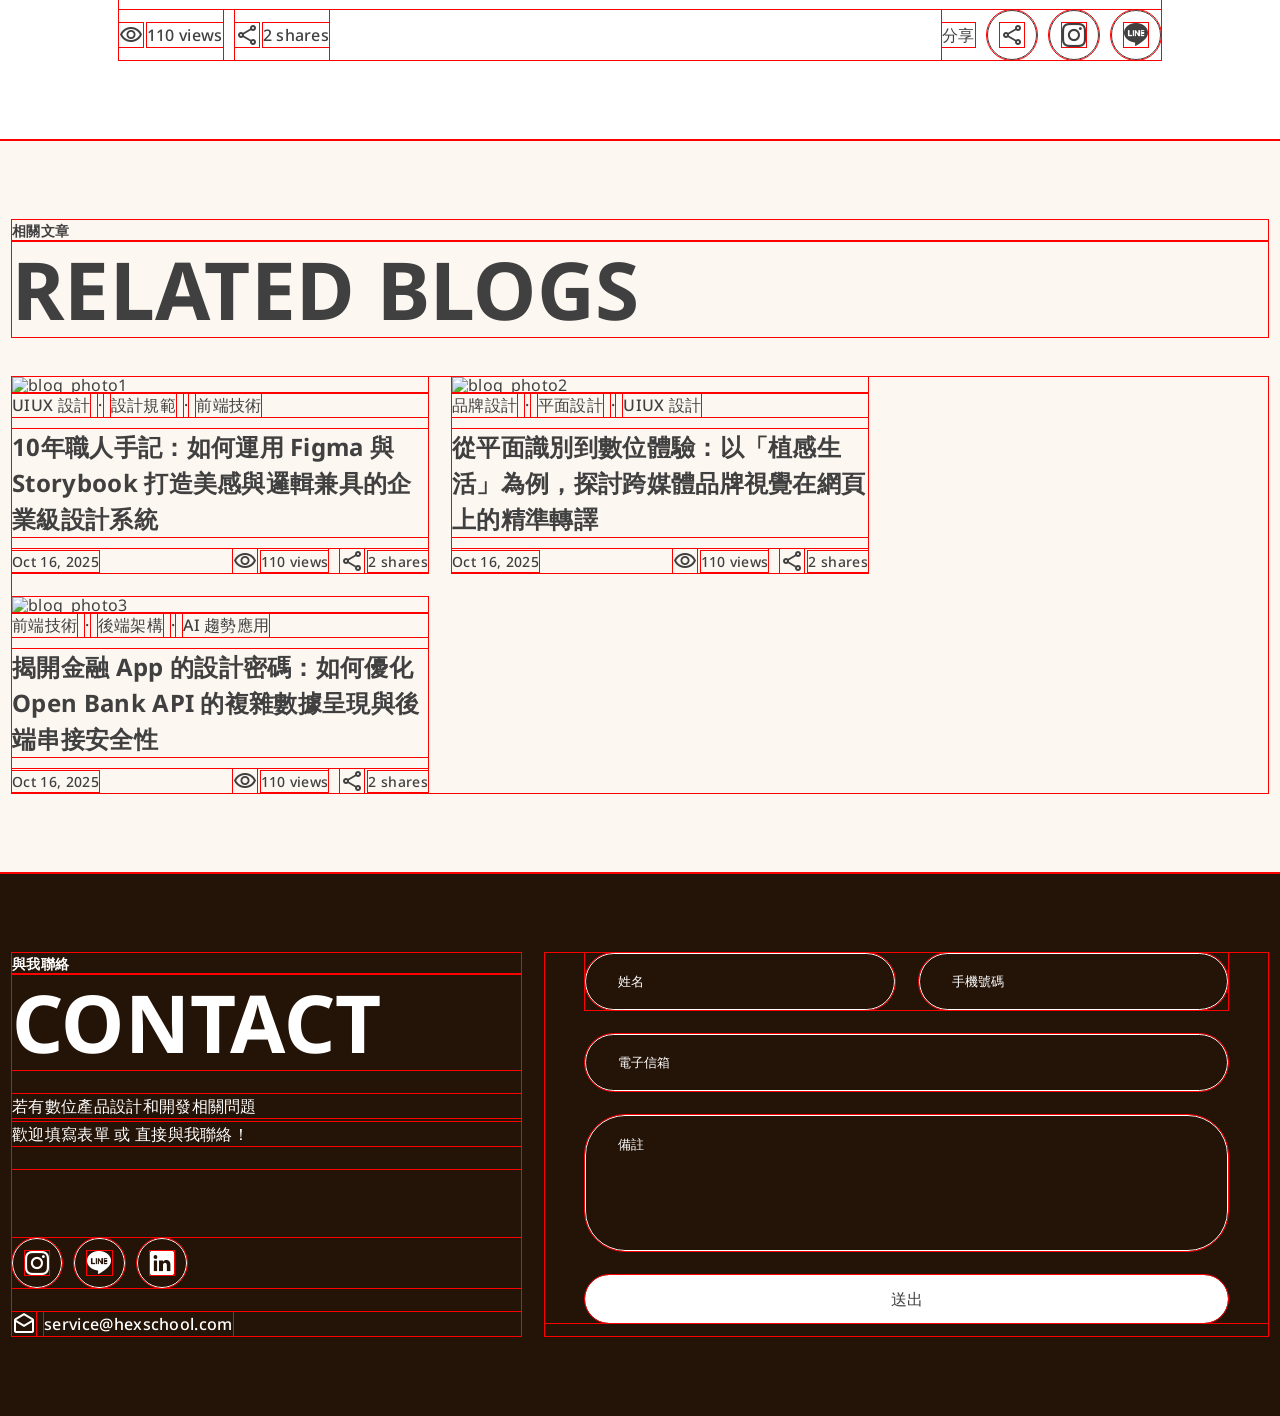
==== commit 89831ea1: "adjust rwd" ====
--- a/article.html
+++ b/article.html
@@ -6,9 +6,9 @@
     <title>Article | Nelson</title>
 
     <!--載入相關CSS檔案，從reset先放，清空預設樣式-->
-    <link rel="stylesheet" href="/CSS/reset.css">
-    <link rel="stylesheet" href="/CSS/base.css">
-    <link rel="stylesheet" href="CSS/article.css">
+    <link rel="stylesheet" href="./CSS/reset.css">
+    <link rel="stylesheet" href="./CSS/base.css">
+    <link rel="stylesheet" href="./CSS/article.css">
 
     <!--搜尋引擎相關-->
     <meta name="keywords" content="UIUX設計師, 前端工程師, 六角學院">
@@ -196,7 +196,7 @@
                     <h6 class="heading-xxxsmall heading-md-xxxxsmall">相關文章</h6>
                     <h2 class="heading-xxxlarge heading-md-xlarge">RELATED BLOGS</h2>
             </div>
-            <div class="blog-list d-flex gap-24 gap-md-12">
+            <div class="blog-list d-flex flex-wrap gap-24 gap-md-12 d-md-wrap">
                 <div class="blog-list-article">
                     <img src="https://github.com/hexschool/2022-web-layout-training/blob/main/2026-web-camp/blog_2.png?raw=true" alt="blog_photo1">
                     <div class="blog-list-article-detail d-flex fdc gap-12 gap-md-8">
@@ -283,8 +283,8 @@
     </div>
     <!--Contact區域-->
     <div class="contact">
-        <div class="container d-flex gap-24 py-80 py-md-40 flex-md-col" id="contact">
-            <div class="contact-mainTitle d-flex fdc gap-24 col-5 col-md-12">
+        <div class="container d-flex gap-24 py-80 py-md-40 flex-md-col d-tb-column" id="contact">
+            <div class="contact-mainTitle d-flex flex-wrap fdc gap-24 col-5 col-md-12">
                 <div class="contact-mainTitle-tile">
                     <h6 class="heading-xxxsmall heading-md-xxxxsmall">與我聯絡</h6>
                     <h2 class="heading-xxxlarge heading-md-xlarge">CONTACT</h2>
@@ -294,7 +294,7 @@
                     <p>歡迎填寫表單 或 直接與我聯絡！</p>
                 </div>
                 <!--桌機版：先出現SNS資訊-->
-                <div class="contact-mainTitle-connect d-flex fdc gap-24 d-md-none paragraph-medium paragraph-md-small padding-top-68 padding-md-top0">
+                <div class="contact-mainTitle-connect d-flex fdc gap-24 d-tb-none d-md-none paragraph-medium paragraph-md-small padding-top-68 padding-md-top0">
                     <div class="contact-mainTitle-connect-SNS d-flex gap-12">
                         <a href="#" class="icon-circle-48"><i class="bi bi-instagram"></i></a>
                         <a href="#" class="icon-circle-48"><i class="bi bi-line"></i></a>
@@ -310,7 +310,7 @@
                 <!--action:"javascript:void(0)"：完全不送出
                 method：「post」不會顯示在網址上/「get」會顯示在網址上
                 -->
-                <form action="javascript:void(0)" method="post" class="d-flex fdc gap-24 paragraph-medium paragraph-md-small flex-wrap px-40 px-md-0">
+                <form action="javascript:void(0)" method="post" class="d-flex fdc gap-24 paragraph-medium paragraph-md-small flex-wrap px-40 px-md-0 ">
                     <div class="contact-form-namePhone d-flex gap-24 d-md-column">
                         <input type="text" placeholder="姓名" class="contact-input-half py-20 px-32 w-md-full">
                         <input type="tel" placeholder="手機號碼" class="contact-input-half py-20 px-32 w-md-full">
@@ -321,7 +321,7 @@
                 </form>
             </div>
             <!--RWD：375px SNS資訊在表格後出現-->
-            <div class="contact-sns-md d-none d-md-block paragraph-medium paragraph-md-small">
+            <div class="contact-sns-md d-none d-md-block d-tb-block paragraph-medium paragraph-md-small">
                 <div class="contact-mainTitle-connect d-flex fdc gap-24 padding-top-68 padding-md-top0">
                     <div class="contact-mainTitle-connect-SNS d-flex gap-12">
                         <a href="#" class="icon-md-circle-44"><i class="bi bi-instagram"></i></a>
--- a/CSS/base.css
+++ b/CSS/base.css
@@ -35,10 +35,11 @@
 
 /* 可以先將所有物件加上邊框，來判斷範圍
     border會佔據距離，outline不會
+*/
 *,*:before,*:after{
 	outline: 1px solid red;
 }
-*/
+
 
 /* 網格系統 */
 :root {
@@ -428,9 +429,12 @@
 }
 
 
+
+
 /* 響應式 
 用「d-md-」開頭，能快速了解這是for 手機版的rwd
 */
+
 @media (max-width: 375px) {
     /* 在md以下，原本隱藏的要打開 */
     .d-md-block{
@@ -673,7 +677,6 @@
     }
 }
 
-
 /* flex 排版 */
 .fdc {
     flex-direction: column;
@@ -705,6 +708,11 @@
 
 .text-c {
     text-align: center;
+}
+
+.auto-wrap {
+    word-break: break-all; /* 遇到長英文或網址時，強制拆開單字換行 */
+    overflow-wrap: break-word; /* 遇到太長的字串時，自動斷行到下一行 */
 }
 
 
@@ -758,6 +766,7 @@
 
 /* Service 區塊*/
 /* 手機版rwd */
+
 @media (max-width: 375px) {
     /* 設定服務項目的卡片可以橫向滑動 */
     .service-skill {
@@ -772,6 +781,10 @@
     }
 }
 
+
+.blog-list-article {
+    max-width: 416px;
+}
 
 
 
@@ -795,6 +808,8 @@
     border: none;
     outline: none;
     background: transparent;
+    flex: 1;
+    width: 100%;
 }
 
 .subscription-area-form input::placeholder {
@@ -808,6 +823,7 @@
     background: var(--color-neutral-0);
     cursor: pointer;
 }
+
 
 @media (max-width:375px) {
     .subscription {
@@ -830,11 +846,10 @@
 }
 
 
-
 /* Contact 區塊 */
 .contact-input-half {
     --gap: 24px;
-    width: calc(100% - var(--gap) / 2);
+    width: calc((100% - var(--gap)) / 2);
 }
 
 
@@ -846,6 +861,7 @@
 .padding-top-68 {
     padding-top: 68px;
 }
+
 
 @media (max-width: 375px) {
     .padding-md-top0 {
@@ -893,6 +909,41 @@
     cursor: pointer;
 }
 
+@media (max-width: 928px) {
+    .d-tb-column {
+        flex-direction: column;
+    }
+
+    .d-tb-block {
+        display: block;
+    }
+
+    .d-tb-none {
+        display: none;
+    }
+
+    /* 調整顯示順序 */
+    .order-tb-1 {
+        order: 1;
+    }
+
+    .order-tb-2 {
+        order: 2;
+    }
+}
+
+
+
+@media (max-width: 375px) {
+    .contact-form.col-md-12 {
+        width: 100%;
+    }    
+}
+
+
+
+
+
 /* Project 區塊 */
 .project-list-item1 {
     background-image: url("https://github.com/hexschool/2022-web-layout-training/blob/main/2026-web-camp/project_1.png?raw=true");
@@ -923,6 +974,7 @@
     padding: 40px;
     margin: 28px 0px 28px 28px;
 }
+
 
 
 @media (max-width: 375px) {
@@ -958,4 +1010,4 @@
         padding: 24px;
         margin: 280px 16px 16px 16px;
     }
-}
+}
--- a/CSS/article.css
+++ b/CSS/article.css
@@ -110,6 +110,11 @@
 
 /* Related blogs區塊 */
 @media (max-width: 375px) {
+    .blog {
+        width: 100%;
+        overflow: hidden;
+    }
+
     .blog-list {
         flex-direction: row;
         align-items: stretch;
@@ -122,7 +127,6 @@
         flex-shrink: 0;
         width: 280px;
     }
-
 }
 
 
